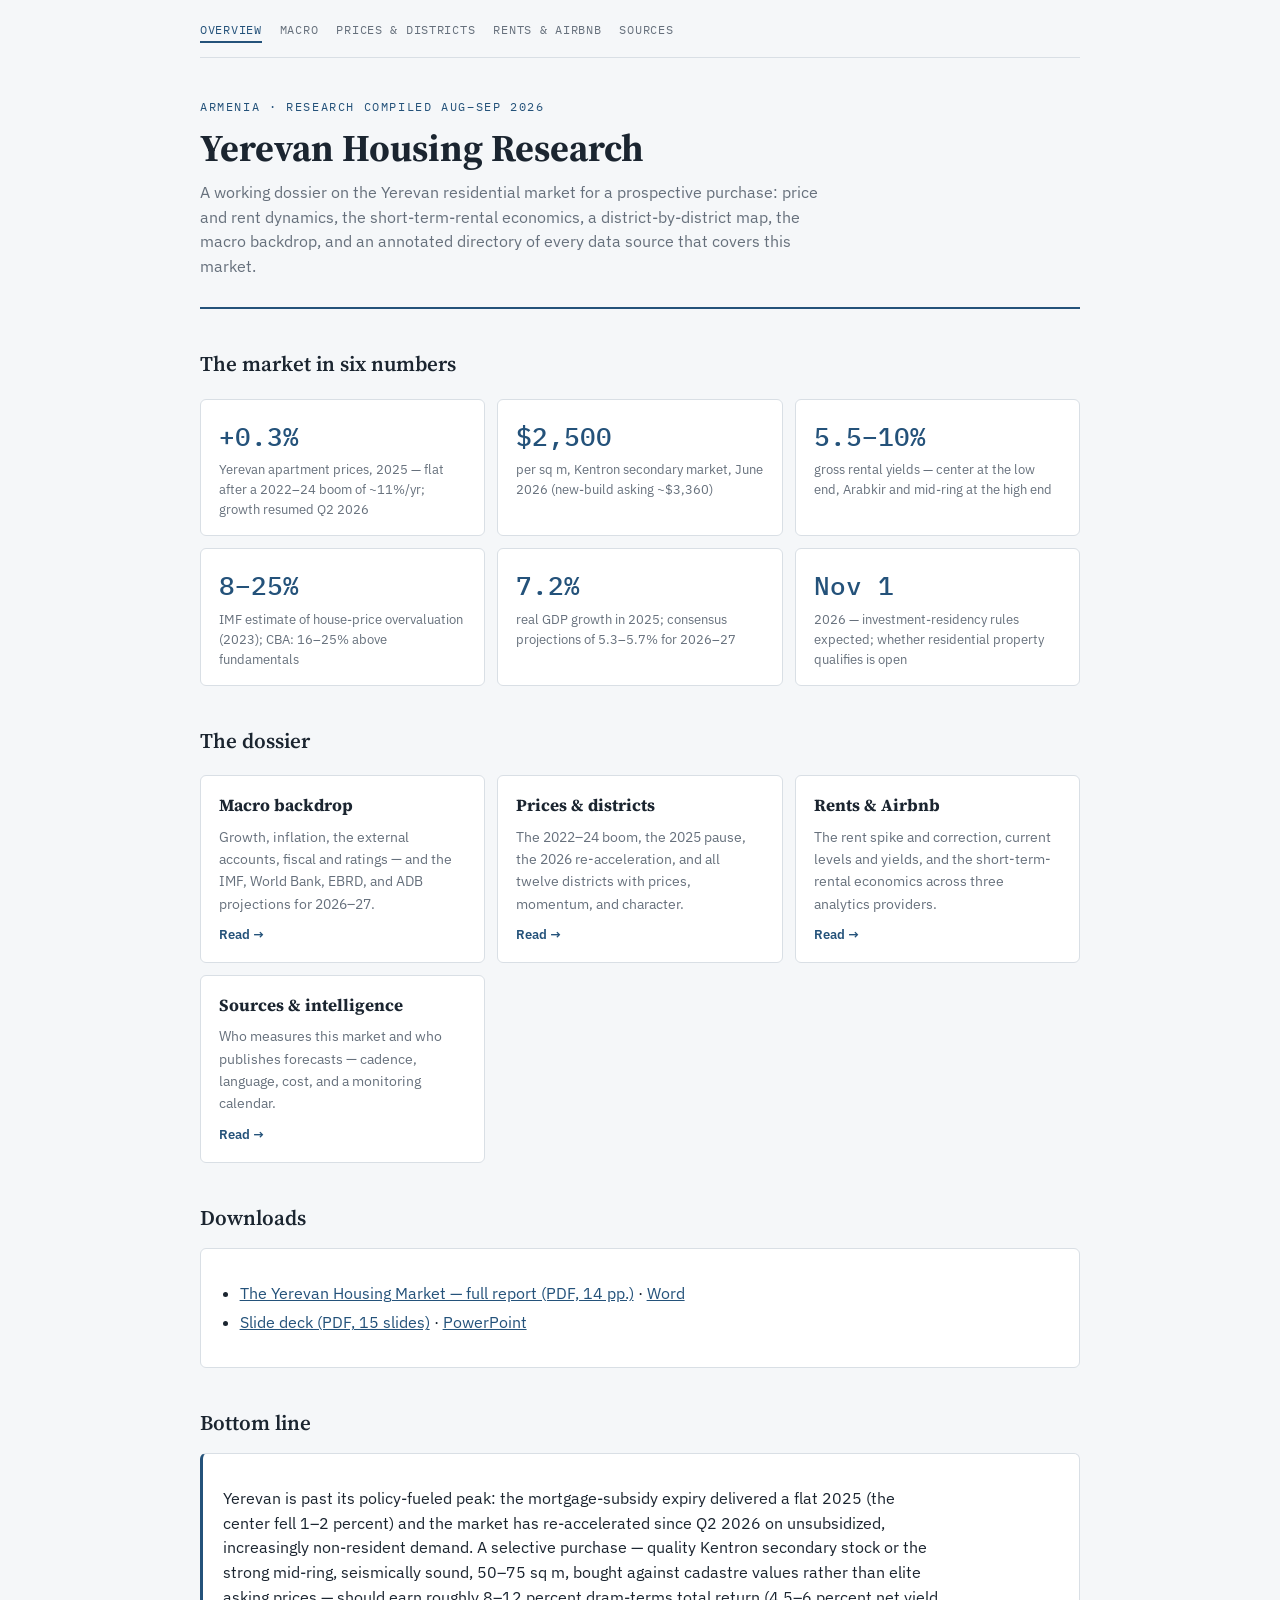
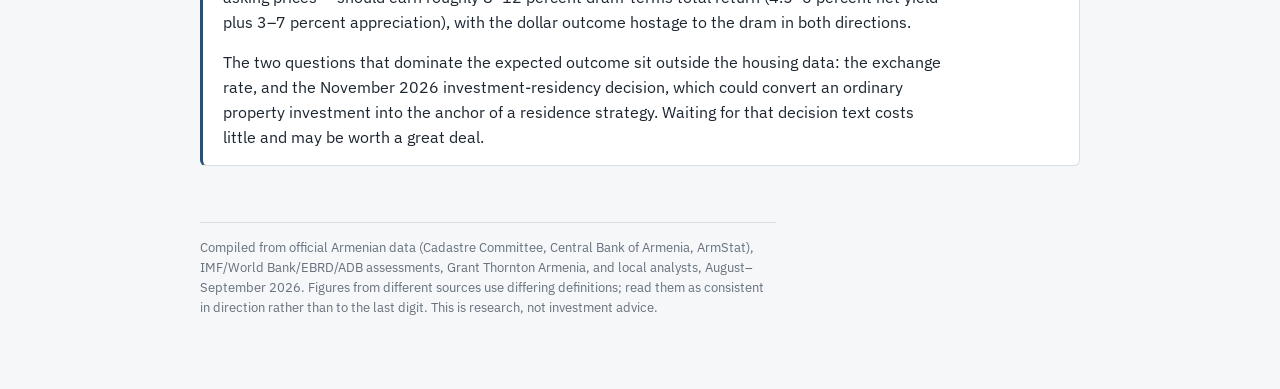
==== index.html @ 84287874 "Yerevan housing research site: report, slide deck, charts, and subpages" ====
<!doctype html>
<html lang="en">
<head>
<meta charset="utf-8">
<meta name="viewport" content="width=device-width,initial-scale=1">
<title>Yerevan Housing Research</title>
<link rel="stylesheet" href="https://fonts.googleapis.com/css2?family=Source+Serif+4:opsz,wght@8..60,400;8..60,600;8..60,700&family=IBM+Plex+Sans:wght@400;500;600&family=IBM+Plex+Mono:wght@400;500&display=swap">
<link rel="stylesheet" href="style.css">
</head>
<body>
<div class="wrap">
<nav>
  <a class="here" href="index.html">Overview</a>
  <a href="macro.html">Macro</a>
  <a href="market.html">Prices &amp; Districts</a>
  <a href="rents.html">Rents &amp; Airbnb</a>
  <a href="sources.html">Sources</a>
</nav>
<header class="page">
  <p class="kicker">Armenia · Research compiled Aug–Sep 2026</p>
  <h1>Yerevan Housing Research</h1>
  <p class="lede">A working dossier on the Yerevan residential market for a prospective purchase: price and rent dynamics, the short-term-rental economics, a district-by-district map, the macro backdrop, and an annotated directory of every data source that covers this market.</p>
</header>

<h2>The market in six numbers</h2>
<div class="grid">
  <div class="card"><div class="stat">+0.3%</div><div class="statlabel">Yerevan apartment prices, 2025 — flat after a 2022–24 boom of ~11%/yr; growth resumed Q2 2026</div></div>
  <div class="card"><div class="stat">$2,500</div><div class="statlabel">per sq m, Kentron secondary market, June 2026 (new-build asking ~$3,360)</div></div>
  <div class="card"><div class="stat">5.5–10%</div><div class="statlabel">gross rental yields — center at the low end, Arabkir and mid-ring at the high end</div></div>
  <div class="card"><div class="stat">8–25%</div><div class="statlabel">IMF estimate of house-price overvaluation (2023); CBA: 16–25% above fundamentals</div></div>
  <div class="card"><div class="stat">7.2%</div><div class="statlabel">real GDP growth in 2025; consensus projections of 5.3–5.7% for 2026–27</div></div>
  <div class="card"><div class="stat">Nov 1</div><div class="statlabel">2026 — investment-residency rules expected; whether residential property qualifies is open</div></div>
</div>

<h2>The dossier</h2>
<div class="grid">
  <div class="card"><h3>Macro backdrop</h3><p>Growth, inflation, the external accounts, fiscal and ratings — and the IMF, World Bank, EBRD, and ADB projections for 2026–27.</p><a class="cta" href="macro.html">Read →</a></div>
  <div class="card"><h3>Prices &amp; districts</h3><p>The 2022–24 boom, the 2025 pause, the 2026 re-acceleration, and all twelve districts with prices, momentum, and character.</p><a class="cta" href="market.html">Read →</a></div>
  <div class="card"><h3>Rents &amp; Airbnb</h3><p>The rent spike and correction, current levels and yields, and the short-term-rental economics across three analytics providers.</p><a class="cta" href="rents.html">Read →</a></div>
  <div class="card"><h3>Sources &amp; intelligence</h3><p>Who measures this market and who publishes forecasts — cadence, language, cost, and a monitoring calendar.</p><a class="cta" href="sources.html">Read →</a></div>
</div>

<h2>Downloads</h2>
<div class="panel">
  <ul>
    <li><a href="Yerevan-Housing-Market-Aug2026.pdf">The Yerevan Housing Market — full report (PDF, 14 pp.)</a> · <a href="Yerevan-Housing-Market-Aug2026.docx">Word</a></li>
    <li><a href="Yerevan-Housing-Market-Slides.pdf">Slide deck (PDF, 15 slides)</a> · <a href="Yerevan-Housing-Market-Slides.pptx">PowerPoint</a></li>
  </ul>
</div>

<h2>Bottom line</h2>
<div class="panel accent">
  <p>Yerevan is past its policy-fueled peak: the mortgage-subsidy expiry delivered a flat 2025 (the center fell 1–2 percent) and the market has re-accelerated since Q2 2026 on unsubsidized, increasingly non-resident demand. A selective purchase — quality Kentron secondary stock or the strong mid-ring, seismically sound, 50–75 sq m, bought against cadastre values rather than elite asking prices — should earn roughly 8–12 percent dram-terms total return (4.5–6 percent net yield plus 3–7 percent appreciation), with the dollar outcome hostage to the dram in both directions.</p>
  <p style="margin-bottom:0">The two questions that dominate the expected outcome sit outside the housing data: the exchange rate, and the November 2026 investment-residency decision, which could convert an ordinary property investment into the anchor of a residence strategy. Waiting for that decision text costs little and may be worth a great deal.</p>
</div>

<footer>Compiled from official Armenian data (Cadastre Committee, Central Bank of Armenia, ArmStat), IMF/World Bank/EBRD/ADB assessments, Grant Thornton Armenia, and local analysts, August–September 2026. Figures from different sources use differing definitions; read them as consistent in direction rather than to the last digit. This is research, not investment advice.</footer>
</div>
</body>
</html>
---- style.css ----
:root{
  --bg:#F5F7F9; --panel:#FFFFFF; --ink:#1B2530; --muted:#66707C;
  --navy:#24527A; --navy-soft:#DCE6EF; --line:#D9DFE5;
  --gold:#8A6A1F; --gold-bg:#F4ECD6;
  --warn:#8C4A2F; --warn-bg:#F6E8E0;
  --chip-bg:#EDF1F4; --chip-ink:#4A5560;
}
@media (prefers-color-scheme: dark){
  :root{
    --bg:#141A21; --panel:#1C242E; --ink:#E6EAEE; --muted:#98A2AD;
    --navy:#7FA8CC; --navy-soft:#243746; --line:#2C3844;
    --gold:#D2B45E; --gold-bg:#2E2A1A;
    --warn:#D89673; --warn-bg:#33241C;
    --chip-bg:#242E38; --chip-ink:#AAB4BE;
  }
  .figure img{background:#fff; border-radius:4px; padding:8px;}
}
*{box-sizing:border-box;}
body{background:var(--bg); color:var(--ink); font-family:"IBM Plex Sans",system-ui,sans-serif;
  font-size:15.5px; line-height:1.6; margin:0; padding:0 20px 72px;}
.wrap{max-width:880px; margin:0 auto;}
nav{display:flex; flex-wrap:wrap; gap:4px 18px; padding:18px 0 14px; border-bottom:1px solid var(--line);
  font-family:"IBM Plex Mono",monospace; font-size:12px; letter-spacing:.06em; text-transform:uppercase;}
nav a{color:var(--muted); text-decoration:none; padding:2px 0;}
nav a:hover{color:var(--navy);}
nav a.here{color:var(--navy); border-bottom:2px solid var(--navy);}
header.page{padding:40px 0 6px; border-bottom:2px solid var(--navy); margin-bottom:22px;}
.kicker{font-family:"IBM Plex Mono",monospace; font-size:11.5px; letter-spacing:.14em;
  text-transform:uppercase; color:var(--navy); margin:0 0 10px;}
h1{font-family:"Source Serif 4",Georgia,serif; font-weight:700; font-size:clamp(28px,5vw,38px);
  margin:0 0 10px; text-wrap:balance; line-height:1.14;}
.lede{color:var(--muted); max-width:64ch; margin:0 0 22px;}
h2{font-family:"Source Serif 4",Georgia,serif; font-weight:600; font-size:21px; margin:38px 0 10px; text-wrap:balance;}
h3{font-size:16px; margin:24px 0 6px;}
p{max-width:72ch;}
a{color:var(--navy);}
.panel{background:var(--panel); border:1px solid var(--line); border-radius:6px; padding:16px 20px; margin:14px 0;}
.panel.accent{border-left:3px solid var(--navy);}
.grid{display:grid; grid-template-columns:repeat(auto-fit,minmax(240px,1fr)); gap:12px; margin:18px 0;}
.card{background:var(--panel); border:1px solid var(--line); border-radius:6px; padding:16px 18px;}
.card h3{margin:0 0 6px; font-family:"Source Serif 4",Georgia,serif; font-size:17px;}
.card p{margin:0; font-size:14px; color:var(--muted);}
.card a.cta{display:inline-block; margin-top:10px; font-size:13px; font-weight:600; text-decoration:none;}
.stat{font-family:"IBM Plex Mono",monospace; font-size:26px; color:var(--navy); font-weight:500;}
.statlabel{font-size:12.5px; color:var(--muted); margin-top:2px;}
.figure{margin:22px 0; text-align:center;}
.figure img{max-width:100%; height:auto;}
.figure .cap{font-size:13px; color:var(--muted); margin-top:8px;}
table{border-collapse:collapse; width:100%; font-size:14px; background:var(--panel);}
.tablewrap{overflow-x:auto; border:1px solid var(--line); border-radius:6px; margin:16px 0;}
th{font-family:"IBM Plex Mono",monospace; font-size:11px; letter-spacing:.08em; text-transform:uppercase;
  color:var(--muted); text-align:left; padding:10px 14px 8px; border-bottom:1px solid var(--line); white-space:nowrap;}
td{padding:8px 14px; border-bottom:1px solid var(--line); vertical-align:top;}
tr:last-child td{border-bottom:none;}
td.num{font-variant-numeric:tabular-nums; text-align:right; white-space:nowrap;}
th.num{text-align:right;}
.chip{font-family:"IBM Plex Mono",monospace; font-size:10.5px; letter-spacing:.04em;
  background:var(--chip-bg); color:var(--chip-ink); border-radius:3px; padding:2px 7px; white-space:nowrap;}
.note{background:var(--warn-bg); border:1px solid var(--line); border-radius:6px; padding:14px 18px; font-size:14px;}
footer{margin-top:56px; padding-top:14px; border-top:1px solid var(--line); font-size:12.5px; color:var(--muted); max-width:72ch;}
ul{padding-left:1.2em;}
li{margin:5px 0;}
a:focus-visible{outline:2px solid var(--navy); outline-offset:2px;}
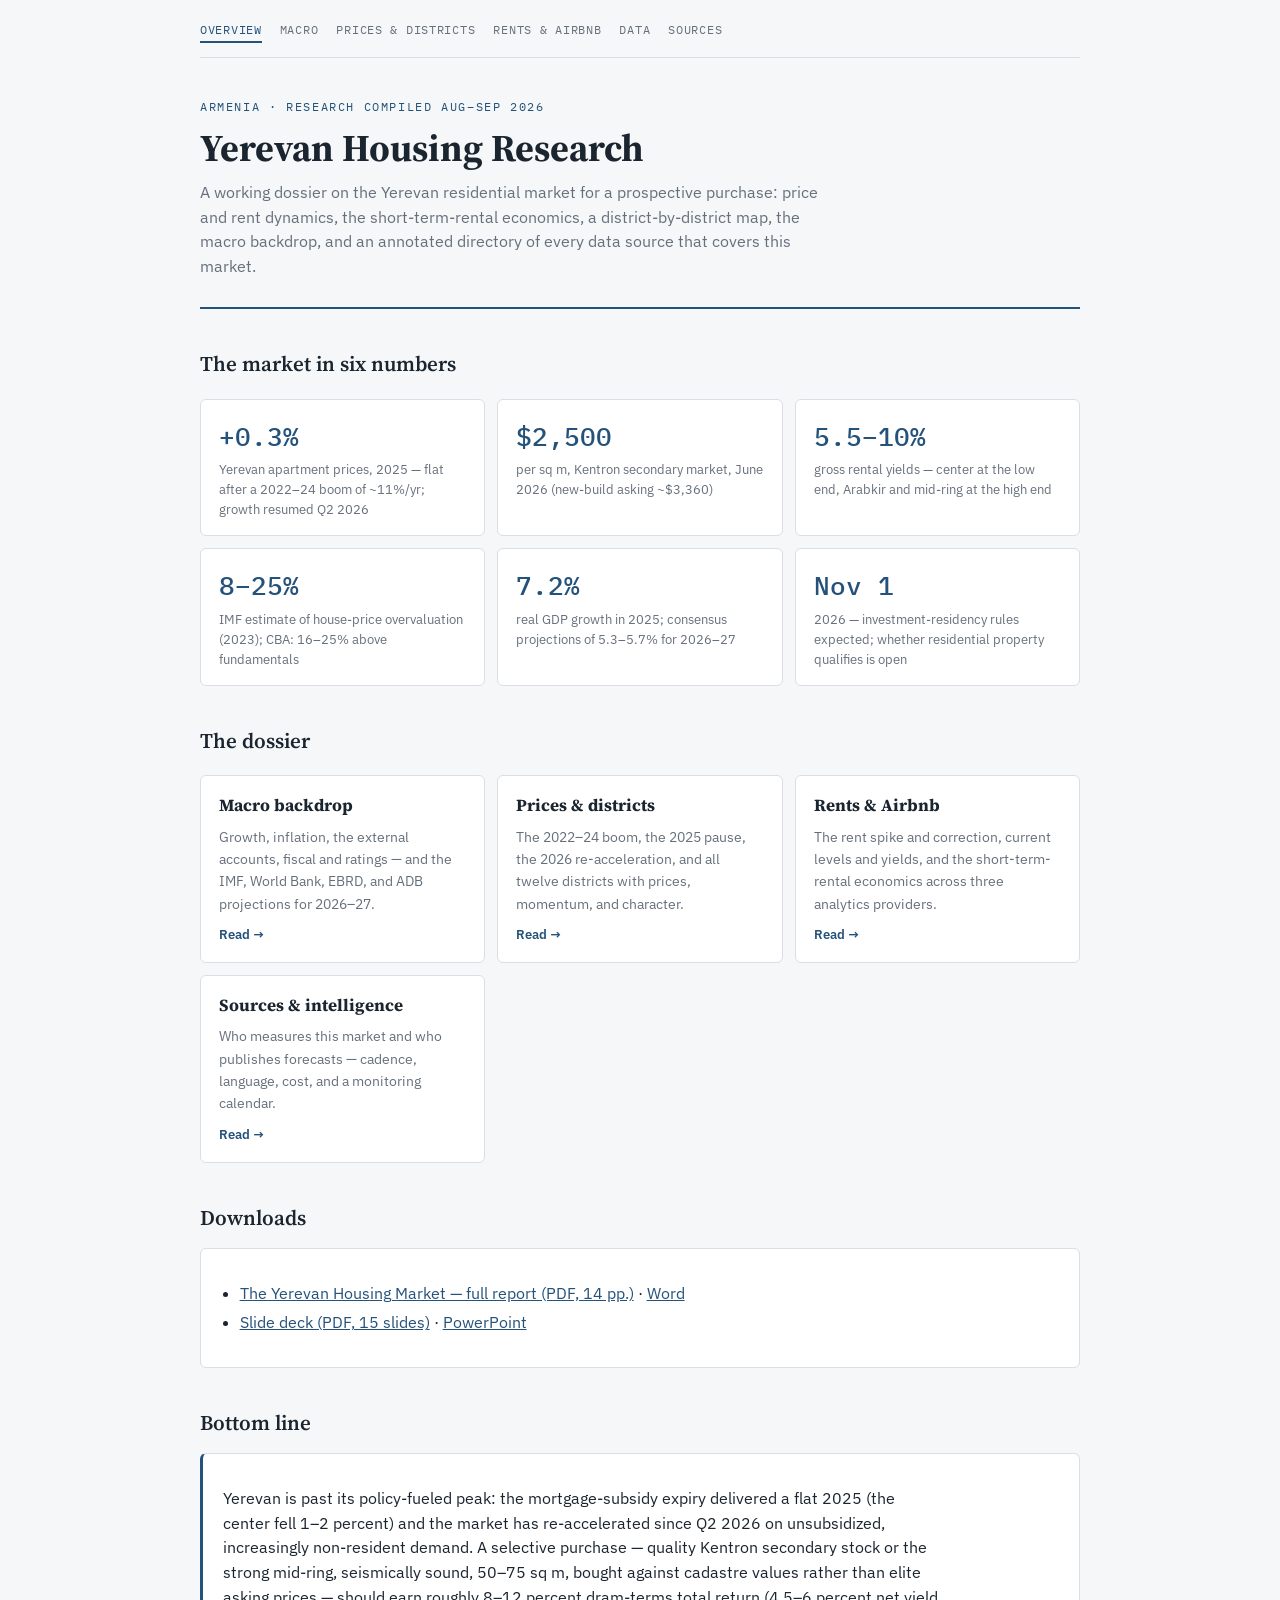
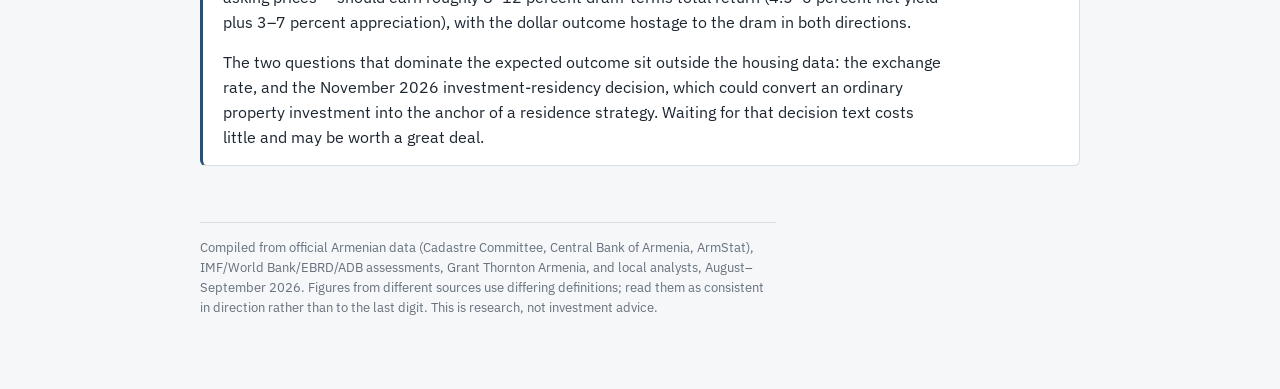
==== commit 4c079de9: "Add files via upload" ====
--- a/index.html
+++ b/index.html
@@ -14,6 +14,7 @@
   <a href="macro.html">Macro</a>
   <a href="market.html">Prices &amp; Districts</a>
   <a href="rents.html">Rents &amp; Airbnb</a>
+  <a href="data.html">Data</a>
   <a href="sources.html">Sources</a>
 </nav>
 <header class="page">
@@ -43,8 +44,8 @@
 <h2>Downloads</h2>
 <div class="panel">
   <ul>
-    <li><a href="Yerevan-Housing-Market-Aug2026.pdf">The Yerevan Housing Market — full report (PDF, 14 pp.)</a> · <a href="Yerevan-Housing-Market-Aug2026.docx">Word</a></li>
-    <li><a href="Yerevan-Housing-Market-Slides.pdf">Slide deck (PDF, 15 slides)</a> · <a href="Yerevan-Housing-Market-Slides.pptx">PowerPoint</a></li>
+    <li><a href="downloads/Yerevan-Housing-Market-Aug2026.pdf">The Yerevan Housing Market — full report (PDF, 14 pp.)</a> · <a href="downloads/Yerevan-Housing-Market-Aug2026.docx">Word</a></li>
+    <li><a href="downloads/Yerevan-Housing-Market-Slides.pdf">Slide deck (PDF, 15 slides)</a> · <a href="downloads/Yerevan-Housing-Market-Slides.pptx">PowerPoint</a></li>
   </ul>
 </div>
 
